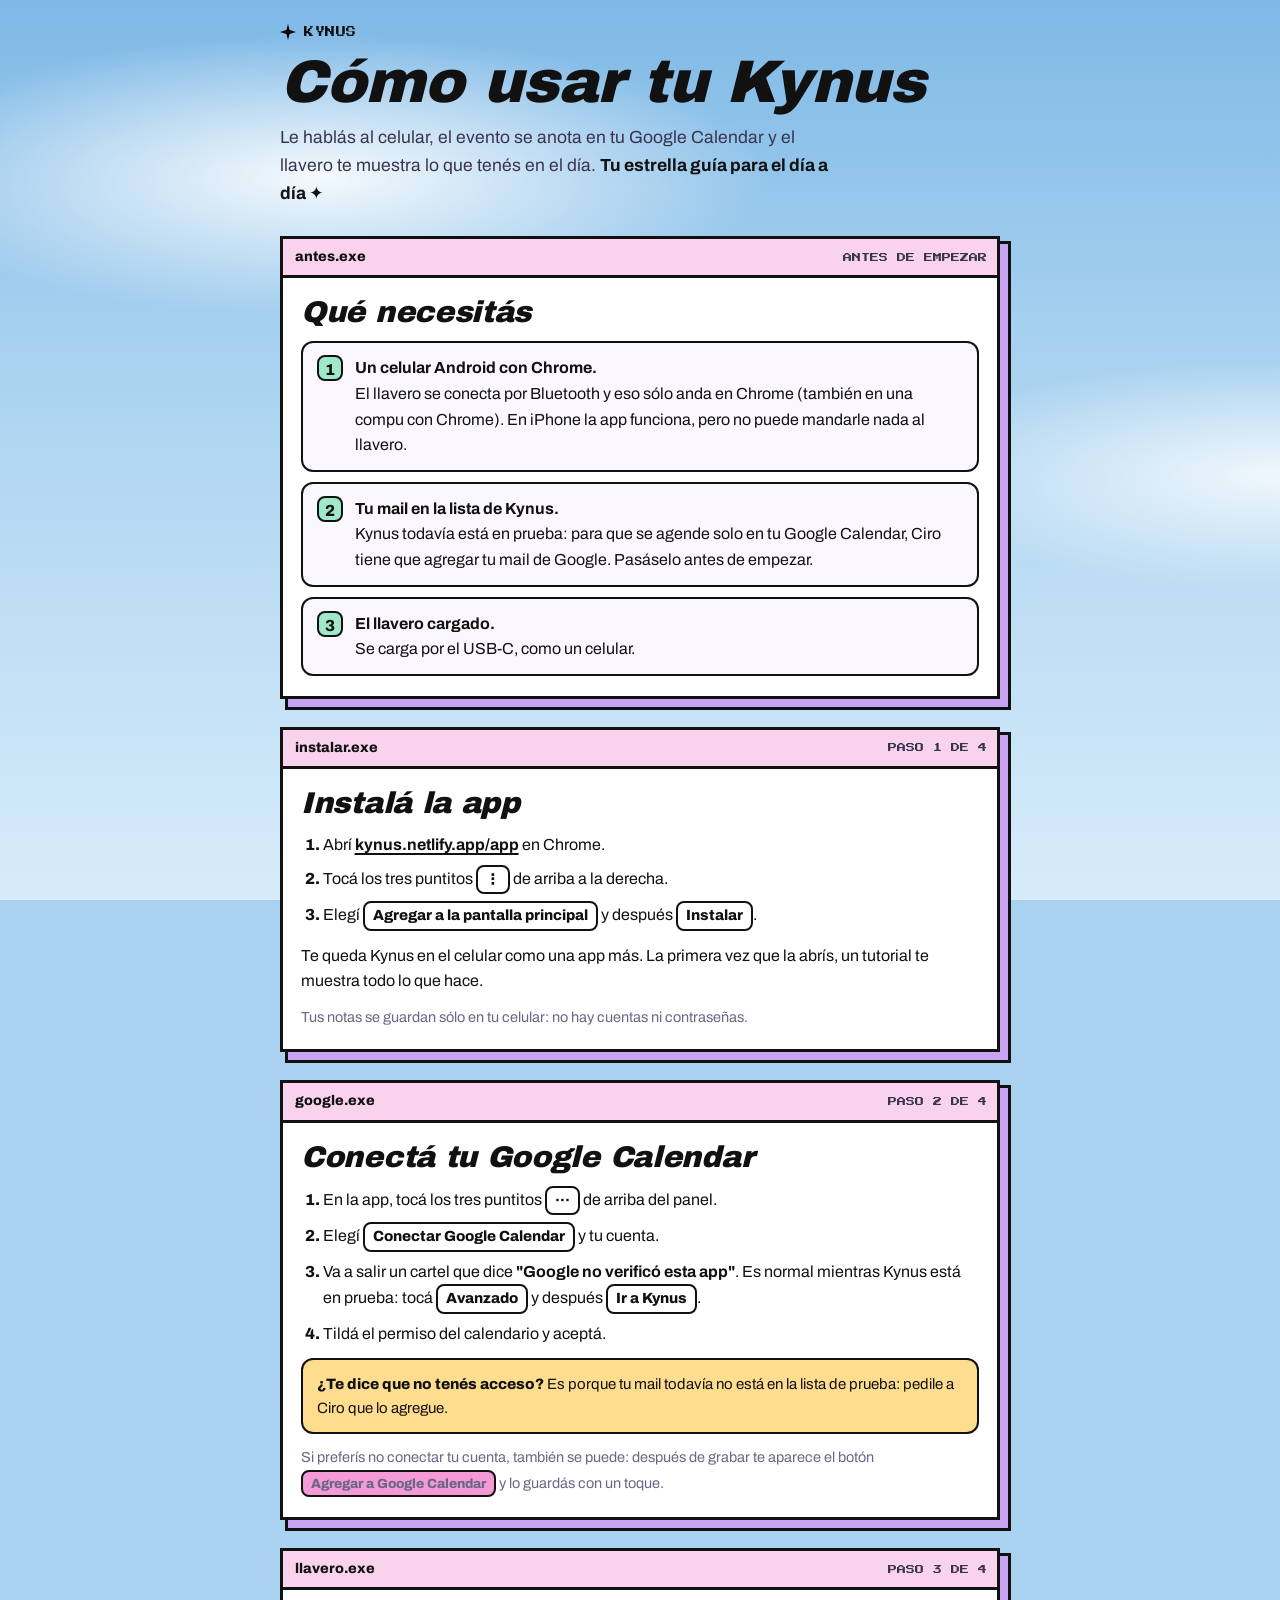
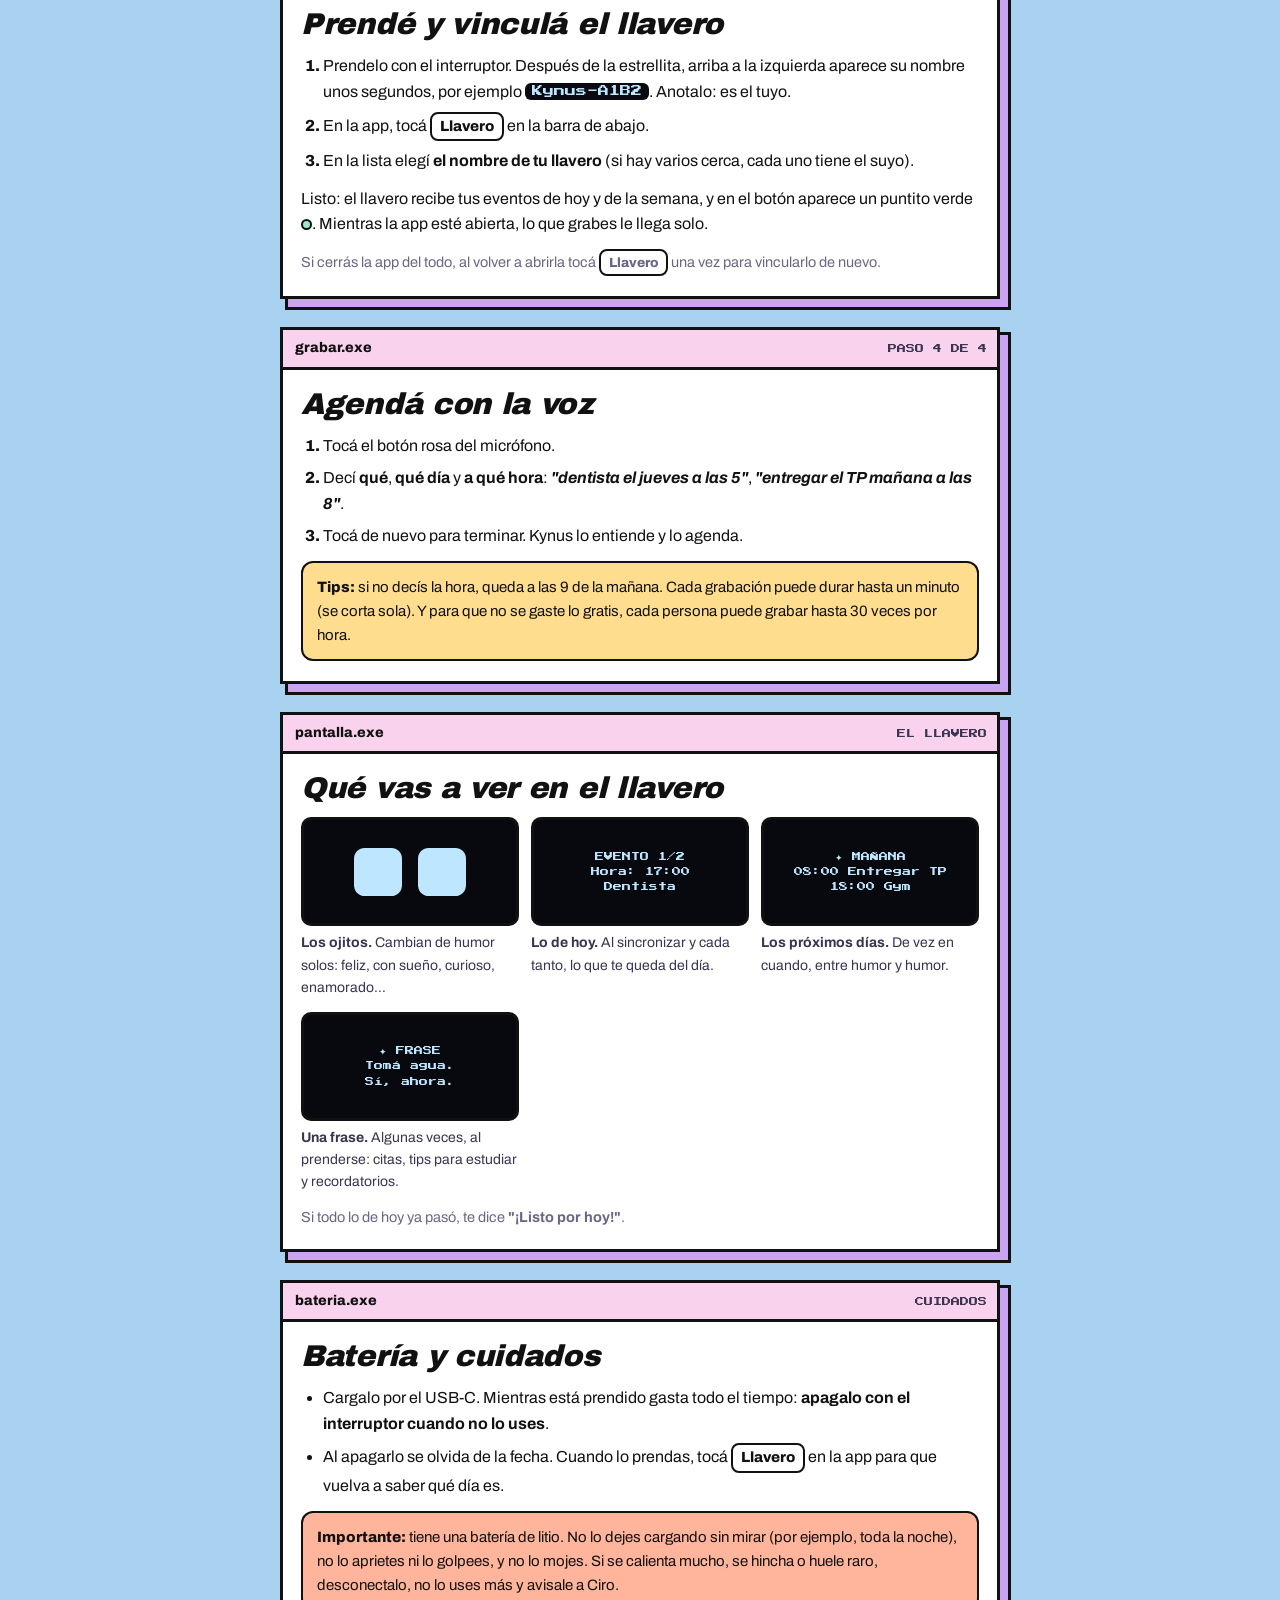
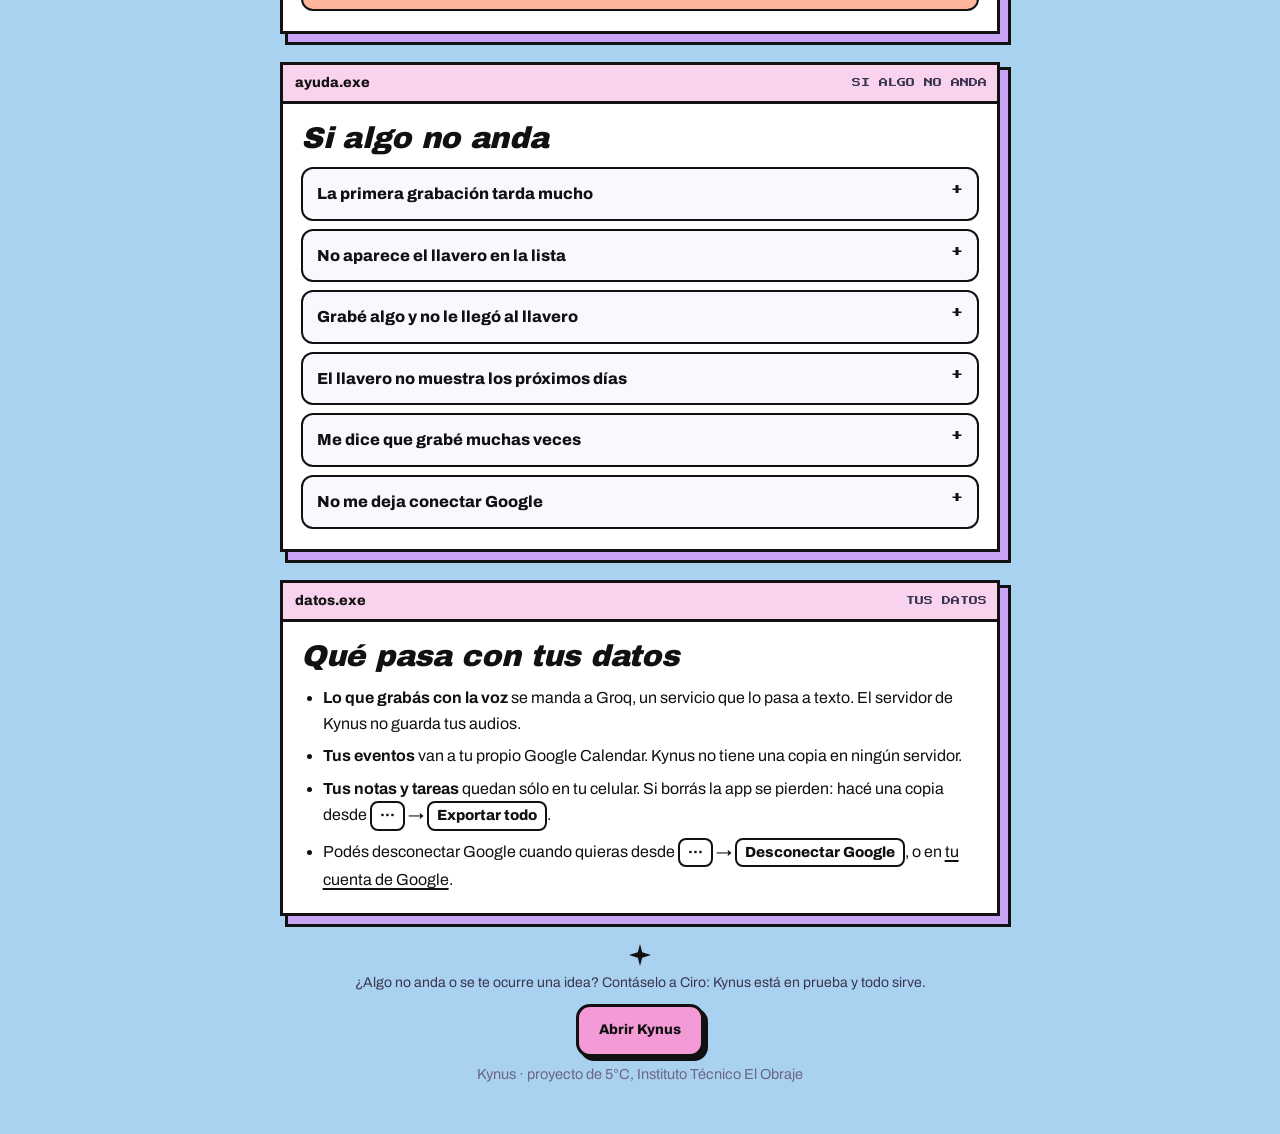
==== guia/index.html @ 99c5a2d1 "App v18 + llavero: listo para prestarlo Llavero: - Cada uno se llama "Kynus-XXXX" (con el final de s" ====
<!doctype html>
<html lang="es">
<head>
<meta charset="utf-8">
<meta name="viewport" content="width=device-width, initial-scale=1, viewport-fit=cover">
<title>Cómo usar Kynus</title>
<meta name="description" content="Guía para usar Kynus: instalar la app, conectar Google Calendar, vincular el llavero y agendar con la voz.">
<meta name="theme-color" content="#7FB9E6">
<link rel="icon" href="/iconos/favicon.svg?v=11" type="image/svg+xml">
<link rel="icon" href="/iconos/favicon-32.png?v=11" sizes="32x32" type="image/png">
<link rel="apple-touch-icon" href="/iconos/icono-180.png?v=11">
<link rel="preconnect" href="https://fonts.googleapis.com">
<link rel="preconnect" href="https://fonts.gstatic.com" crossorigin>
<link href="https://fonts.googleapis.com/css2?family=Archivo+Black&family=Archivo:wght@400;500;700;800&family=Press+Start+2P&display=swap" rel="stylesheet">
<style>
  /* Guía de Kynus: la estética del proyecto (cielo Y2K, ventanitas tipo Windows 98),
     pensada para leer en el celular. Un solo aspecto claro, a propósito. */
  :root{
    --tinta:#111111; --texto-2:#3A3450; --tenue:#6C6585;
    --papel:#FFFFFF; --papel-2:#FBF7FF;
    --rosa:#F49AD6; --rosa-claro:#F9D3EE; --lila:#C9A4F2; --menta:#9FE8C8; --manteca:#FFDD8F; --durazno:#FFB59C;
    --cielo-1:#7FB9E6; --cielo-2:#A9D2F0; --cielo-3:#D7ECFA;
    --borde:3px solid var(--tinta);
    --sombra-ventana:8px 8px 0 0 var(--lila), 8px 8px 0 3px var(--tinta);
    --fuente:"Archivo", system-ui, -apple-system, "Segoe UI", Roboto, sans-serif;
    --titulo:"Archivo Black", "Archivo", system-ui, sans-serif;
    --pixel:"Press Start 2P", ui-monospace, monospace;
    color-scheme:light;
  }
  *{ box-sizing:border-box; }
  html{ -webkit-text-size-adjust:100%; }
  body{
    margin:0; color:var(--tinta); font:16px/1.6 var(--fuente); -webkit-font-smoothing:antialiased;
    background:
      radial-gradient(closest-side, rgba(255,255,255,.9), rgba(255,255,255,0)) -10vw 4vh / 70vw 22vw no-repeat,
      radial-gradient(closest-side, rgba(255,255,255,.8), rgba(255,255,255,0)) 70vw 40vh / 60vw 18vw no-repeat,
      linear-gradient(180deg, var(--cielo-1) 0%, var(--cielo-2) 40%, var(--cielo-3) 100%) fixed;
    background-color:var(--cielo-2);
    padding:max(24px, env(safe-area-inset-top)) max(16px, env(safe-area-inset-right)) max(48px, env(safe-area-inset-bottom)) max(16px, env(safe-area-inset-left));
  }
  .hoja{ max-width:720px; margin:0 auto; display:flex; flex-direction:column; gap:28px; }
  a{ color:var(--tinta); text-underline-offset:3px; text-decoration-thickness:2px; }
  a:hover{ text-decoration-color:var(--rosa); }
  :focus-visible{ outline:3px solid var(--rosa); outline-offset:3px; }

  /* ---------- Cabecera ---------- */
  .marca{ display:flex; align-items:center; gap:8px; font:400 10px/1 var(--pixel); letter-spacing:.06em; }
  .marca svg{ width:16px; height:16px; }
  h1{ font:italic 400 clamp(36px, 10vw, 60px)/1 var(--titulo); letter-spacing:-.015em; margin:12px 0 12px; text-wrap:balance; }
  .bajada{ margin:0; font-size:17.5px; color:var(--texto-2); max-width:56ch; }
  .lema{ font-weight:700; color:var(--tinta); }

  /* ---------- Ventanitas ---------- */
  .ventana{ background:var(--papel); border:var(--borde); box-shadow:var(--sombra-ventana); }
  .barra{ display:flex; align-items:center; justify-content:space-between; gap:12px; padding:7px 10px 7px 12px; background:var(--rosa-claro); border-bottom:var(--borde); font-weight:800; font-size:14px; }
  .barra .paso{ font:400 9px/1 var(--pixel); color:var(--texto-2); white-space:nowrap; }
  .cuerpo{ padding:18px 18px 20px; display:flex; flex-direction:column; gap:12px; }
  h2{ font:italic 400 clamp(23px, 6vw, 30px)/1.1 var(--titulo); margin:0; letter-spacing:-.01em; text-wrap:balance; }
  h3{ font:800 16px/1.3 var(--fuente); margin:6px 0 0; }
  p{ margin:0; }
  ol, ul{ margin:0; padding-left:1.35em; display:flex; flex-direction:column; gap:7px; }
  li::marker{ font-weight:800; }
  .tenue{ color:var(--tenue); font-size:14.5px; }

  /* Lo que hay que tener antes de empezar */
  .necesitas{ list-style:none; padding:0; display:grid; gap:10px; }
  .necesitas li{ display:flex; gap:12px; align-items:flex-start; padding:12px 14px; background:var(--papel-2); border:2px solid var(--tinta); border-radius:12px; }
  .necesitas b{ display:block; }
  .marquita{ flex-shrink:0; width:26px; height:26px; display:grid; place-items:center; border:2px solid var(--tinta); border-radius:8px; background:var(--menta); font-weight:800; }

  /* Botones y textos de la app, como se ven en pantalla */
  .boton{ display:inline-block; padding:1px 8px; border:2px solid var(--tinta); border-radius:8px; background:var(--papel); font-weight:800; font-size:.92em; white-space:nowrap; }
  .boton.rosa{ background:var(--rosa); }
  .boton.verde{ background:var(--menta); }
  .punto{ display:inline-block; width:11px; height:11px; border-radius:50%; background:var(--menta); border:2px solid var(--tinta); vertical-align:-1px; }
  code, .nombre{ font:400 11px/1.6 var(--pixel); background:#0A0A10; color:#BFE6FF; padding:3px 7px; border-radius:6px; white-space:nowrap; }
  .ejemplo{ font-weight:700; font-style:italic; }

  /* Notas y avisos */
  .nota{ padding:12px 14px; border:2px solid var(--tinta); border-radius:12px; background:var(--manteca); font-size:15px; }
  .nota.cuidado{ background:var(--durazno); }
  .nota b{ font-weight:800; }

  /* Pantallita del llavero (como se ve el OLED) */
  .pantallas{ display:grid; grid-template-columns:repeat(auto-fill, minmax(min(100%, 200px), 1fr)); gap:12px; }
  .pantalla{ display:flex; flex-direction:column; gap:6px; }
  .oled{ aspect-ratio:2/1; max-width:100%; background:#07090F; border:3px solid var(--tinta); border-radius:10px; display:grid; place-items:center; padding:10px; color:#BFE6FF; font:400 9px/1.7 var(--pixel); text-align:center; overflow:hidden; }
  .oled .ojos{ display:flex; gap:12%; width:70%; justify-content:center; }
  .oled .ojos i{ width:36%; aspect-ratio:1; background:#BFE6FF; border-radius:22%; }
  .pantalla span{ font-size:14px; color:var(--texto-2); }

  /* Preguntas */
  details{ border:2px solid var(--tinta); border-radius:12px; background:var(--papel-2); }
  details + details{ margin-top:8px; }
  summary{ cursor:pointer; padding:12px 14px; font-weight:800; list-style:none; display:flex; justify-content:space-between; gap:12px; }
  summary::-webkit-details-marker{ display:none; }
  summary::after{ content:"+"; font:400 12px/1.6 var(--pixel); }
  details[open] summary::after{ content:"−"; }
  details > div{ padding:0 14px 14px; display:flex; flex-direction:column; gap:8px; }

  .pie{ text-align:center; color:var(--texto-2); font-size:14px; display:flex; flex-direction:column; gap:6px; align-items:center; }
  .pie .estrella{ width:22px; height:22px; }
  .ir-app{ display:inline-block; margin-top:4px; padding:12px 20px; background:var(--rosa); border:var(--borde); border-radius:14px; box-shadow:4px 4px 0 var(--tinta); font-weight:800; text-decoration:none; }
  .ir-app:active{ transform:translate(2px, 2px); box-shadow:2px 2px 0 var(--tinta); }
  @media (prefers-reduced-motion:reduce){ .ir-app:active{ transform:none; } }
</style>
</head>
<body>
<main class="hoja">

  <header>
    <div class="marca">
      <svg viewBox="0 0 10 10" aria-hidden="true"><path d="M5 0 6 3.8 10 5 6 6.2 5 10 4 6.2 0 5 4 3.8z"/></svg>
      KYNUS
    </div>
    <h1>Cómo usar tu Kynus</h1>
    <p class="bajada">Le hablás al celular, el evento se anota en tu Google Calendar y el llavero te muestra lo que tenés en el día. <span class="lema">Tu estrella guía para el día a día ✦</span></p>
  </header>

  <!-- Qué necesitás -->
  <section class="ventana" aria-labelledby="t-necesitas">
    <div class="barra"><span>antes.exe</span><span class="paso">ANTES DE EMPEZAR</span></div>
    <div class="cuerpo">
      <h2 id="t-necesitas">Qué necesitás</h2>
      <ul class="necesitas">
        <li><span class="marquita" aria-hidden="true">1</span><span><b>Un celular Android con Chrome.</b> El llavero se conecta por Bluetooth y eso sólo anda en Chrome (también en una compu con Chrome). En iPhone la app funciona, pero no puede mandarle nada al llavero.</span></li>
        <li><span class="marquita" aria-hidden="true">2</span><span><b>Tu mail en la lista de Kynus.</b> Kynus todavía está en prueba: para que se agende solo en tu Google Calendar, Ciro tiene que agregar tu mail de Google. Pasáselo antes de empezar.</span></li>
        <li><span class="marquita" aria-hidden="true">3</span><span><b>El llavero cargado.</b> Se carga por el USB-C, como un celular.</span></li>
      </ul>
    </div>
  </section>

  <!-- Paso 1 -->
  <section class="ventana" aria-labelledby="t-instalar">
    <div class="barra"><span>instalar.exe</span><span class="paso">PASO 1 DE 4</span></div>
    <div class="cuerpo">
      <h2 id="t-instalar">Instalá la app</h2>
      <ol>
        <li>Abrí <a href="/app"><b>kynus.netlify.app/app</b></a> en Chrome.</li>
        <li>Tocá los tres puntitos <span class="boton">⋮</span> de arriba a la derecha.</li>
        <li>Elegí <span class="boton">Agregar a la pantalla principal</span> y después <span class="boton">Instalar</span>.</li>
      </ol>
      <p>Te queda Kynus en el celular como una app más. La primera vez que la abrís, un tutorial te muestra todo lo que hace.</p>
      <p class="tenue">Tus notas se guardan sólo en tu celular: no hay cuentas ni contraseñas.</p>
    </div>
  </section>

  <!-- Paso 2 -->
  <section class="ventana" aria-labelledby="t-google">
    <div class="barra"><span>google.exe</span><span class="paso">PASO 2 DE 4</span></div>
    <div class="cuerpo">
      <h2 id="t-google">Conectá tu Google Calendar</h2>
      <ol>
        <li>En la app, tocá los tres puntitos <span class="boton">···</span> de arriba del panel.</li>
        <li>Elegí <span class="boton">Conectar Google Calendar</span> y tu cuenta.</li>
        <li>Va a salir un cartel que dice <b>"Google no verificó esta app"</b>. Es normal mientras Kynus está en prueba: tocá <span class="boton">Avanzado</span> y después <span class="boton">Ir a Kynus</span>.</li>
        <li>Tildá el permiso del calendario y aceptá.</li>
      </ol>
      <div class="nota"><b>¿Te dice que no tenés acceso?</b> Es porque tu mail todavía no está en la lista de prueba: pedile a Ciro que lo agregue.</div>
      <p class="tenue">Si preferís no conectar tu cuenta, también se puede: después de grabar te aparece el botón <span class="boton rosa">Agregar a Google Calendar</span> y lo guardás con un toque.</p>
    </div>
  </section>

  <!-- Paso 3 -->
  <section class="ventana" aria-labelledby="t-llavero">
    <div class="barra"><span>llavero.exe</span><span class="paso">PASO 3 DE 4</span></div>
    <div class="cuerpo">
      <h2 id="t-llavero">Prendé y vinculá el llavero</h2>
      <ol>
        <li>Prendelo con el interruptor. Después de la estrellita, arriba a la izquierda aparece su nombre unos segundos, por ejemplo <span class="nombre">Kynus-A1B2</span>. Anotalo: es el tuyo.</li>
        <li>En la app, tocá <span class="boton">Llavero</span> en la barra de abajo.</li>
        <li>En la lista elegí <b>el nombre de tu llavero</b> (si hay varios cerca, cada uno tiene el suyo).</li>
      </ol>
      <p>Listo: el llavero recibe tus eventos de hoy y de la semana, y en el botón aparece un puntito verde <span class="punto" aria-label="puntito verde"></span>. Mientras la app esté abierta, lo que grabes le llega solo.</p>
      <p class="tenue">Si cerrás la app del todo, al volver a abrirla tocá <span class="boton">Llavero</span> una vez para vincularlo de nuevo.</p>
    </div>
  </section>

  <!-- Paso 4 -->
  <section class="ventana" aria-labelledby="t-grabar">
    <div class="barra"><span>grabar.exe</span><span class="paso">PASO 4 DE 4</span></div>
    <div class="cuerpo">
      <h2 id="t-grabar">Agendá con la voz</h2>
      <ol>
        <li>Tocá el botón rosa del micrófono.</li>
        <li>Decí <b>qué</b>, <b>qué día</b> y <b>a qué hora</b>: <span class="ejemplo">"dentista el jueves a las 5"</span>, <span class="ejemplo">"entregar el TP mañana a las 8"</span>.</li>
        <li>Tocá de nuevo para terminar. Kynus lo entiende y lo agenda.</li>
      </ol>
      <div class="nota"><b>Tips:</b> si no decís la hora, queda a las 9 de la mañana. Cada grabación puede durar hasta un minuto (se corta sola). Y para que no se gaste lo gratis, cada persona puede grabar hasta 30 veces por hora.</div>
    </div>
  </section>

  <!-- Qué muestra el llavero -->
  <section class="ventana" aria-labelledby="t-pantalla">
    <div class="barra"><span>pantalla.exe</span><span class="paso">EL LLAVERO</span></div>
    <div class="cuerpo">
      <h2 id="t-pantalla">Qué vas a ver en el llavero</h2>
      <div class="pantallas">
        <div class="pantalla"><div class="oled" aria-hidden="true"><div class="ojos"><i></i><i></i></div></div><span><b>Los ojitos.</b> Cambian de humor solos: feliz, con sueño, curioso, enamorado…</span></div>
        <div class="pantalla"><div class="oled" aria-hidden="true">EVENTO 1/2<br>Hora: 17:00<br>Dentista</div><span><b>Lo de hoy.</b> Al sincronizar y cada tanto, lo que te queda del día.</span></div>
        <div class="pantalla"><div class="oled" aria-hidden="true">✦ MAÑANA<br>08:00 Entregar TP<br>18:00 Gym</div><span><b>Los próximos días.</b> De vez en cuando, entre humor y humor.</span></div>
        <div class="pantalla"><div class="oled" aria-hidden="true">✦ FRASE<br>Tomá agua.<br>Sí, ahora.</div><span><b>Una frase.</b> Algunas veces, al prenderse: citas, tips para estudiar y recordatorios.</span></div>
      </div>
      <p class="tenue">Si todo lo de hoy ya pasó, te dice <b>"¡Listo por hoy!"</b>.</p>
    </div>
  </section>

  <!-- Batería -->
  <section class="ventana" aria-labelledby="t-bateria">
    <div class="barra"><span>bateria.exe</span><span class="paso">CUIDADOS</span></div>
    <div class="cuerpo">
      <h2 id="t-bateria">Batería y cuidados</h2>
      <ul>
        <li>Cargalo por el USB-C. Mientras está prendido gasta todo el tiempo: <b>apagalo con el interruptor cuando no lo uses</b>.</li>
        <li>Al apagarlo se olvida de la fecha. Cuando lo prendas, tocá <span class="boton">Llavero</span> en la app para que vuelva a saber qué día es.</li>
      </ul>
      <div class="nota cuidado"><b>Importante:</b> tiene una batería de litio. No lo dejes cargando sin mirar (por ejemplo, toda la noche), no lo aprietes ni lo golpees, y no lo mojes. Si se calienta mucho, se hincha o huele raro, desconectalo, no lo uses más y avisale a Ciro.</div>
    </div>
  </section>

  <!-- Problemas -->
  <section class="ventana" aria-labelledby="t-problemas">
    <div class="barra"><span>ayuda.exe</span><span class="paso">SI ALGO NO ANDA</span></div>
    <div class="cuerpo">
      <h2 id="t-problemas">Si algo no anda</h2>
      <div>
        <details>
          <summary>La primera grabación tarda mucho</summary>
          <div><p>El servidor de Kynus es gratis y se "duerme" cuando nadie lo usa un rato. La primera vez puede tardar hasta un minuto en despertar: la app te avisa y lo vuelve a intentar sola. Después anda rápido.</p></div>
        </details>
        <details>
          <summary>No aparece el llavero en la lista</summary>
          <div><p>Fijate que esté prendido y cerca, y que el Bluetooth del celular esté activado. Si Chrome te pide permiso para buscar dispositivos cercanos (o la ubicación), aceptalo: Android lo necesita para encontrar el llavero.</p></div>
        </details>
        <details>
          <summary>Grabé algo y no le llegó al llavero</summary>
          <div><p>Mirá si el botón <span class="boton">Llavero</span> tiene el puntito verde <span class="punto" aria-label="puntito verde"></span>. Si no lo tiene (por ejemplo, porque cerraste la app), tocalo una vez. Si el llavero estaba lejos o apagado, se lo manda solo cuando vuelve a estar cerca y la app abierta.</p></div>
        </details>
        <details>
          <summary>El llavero no muestra los próximos días</summary>
          <div><p>Seguramente lo apagaste y se olvidó de la fecha. Tocá <span class="boton">Llavero</span> en la app y listo.</p></div>
        </details>
        <details>
          <summary>Me dice que grabé muchas veces</summary>
          <div><p>Para cuidar lo gratis, cada persona puede grabar hasta 30 veces por hora y 150 por día. Esperá un rato y seguí.</p></div>
        </details>
        <details>
          <summary>No me deja conectar Google</summary>
          <div><p>Tu mail tiene que estar en la lista de prueba de Kynus: pedíselo a Ciro. Mientras tanto podés usar el botón <span class="boton rosa">Agregar a Google Calendar</span>.</p></div>
        </details>
      </div>
    </div>
  </section>

  <!-- Datos -->
  <section class="ventana" aria-labelledby="t-datos">
    <div class="barra"><span>datos.exe</span><span class="paso">TUS DATOS</span></div>
    <div class="cuerpo">
      <h2 id="t-datos">Qué pasa con tus datos</h2>
      <ul>
        <li><b>Lo que grabás con la voz</b> se manda a Groq, un servicio que lo pasa a texto. El servidor de Kynus no guarda tus audios.</li>
        <li><b>Tus eventos</b> van a tu propio Google Calendar. Kynus no tiene una copia en ningún servidor.</li>
        <li><b>Tus notas y tareas</b> quedan sólo en tu celular. Si borrás la app se pierden: hacé una copia desde <span class="boton">···</span> → <span class="boton">Exportar todo</span>.</li>
        <li>Podés desconectar Google cuando quieras desde <span class="boton">···</span> → <span class="boton">Desconectar Google</span>, o en <a href="https://myaccount.google.com/connections" target="_blank" rel="noopener">tu cuenta de Google</a>.</li>
      </ul>
    </div>
  </section>

  <footer class="pie">
    <svg class="estrella" viewBox="0 0 10 10" aria-hidden="true"><path d="M5 0 6 3.8 10 5 6 6.2 5 10 4 6.2 0 5 4 3.8z" fill="#111"/></svg>
    <p>¿Algo no anda o se te ocurre una idea? Contáselo a Ciro: Kynus está en prueba y todo sirve.</p>
    <a class="ir-app" href="/app">Abrir Kynus</a>
    <p class="tenue">Kynus · proyecto de 5°C, Instituto Técnico El Obraje</p>
  </footer>
</main>
</body>
</html>
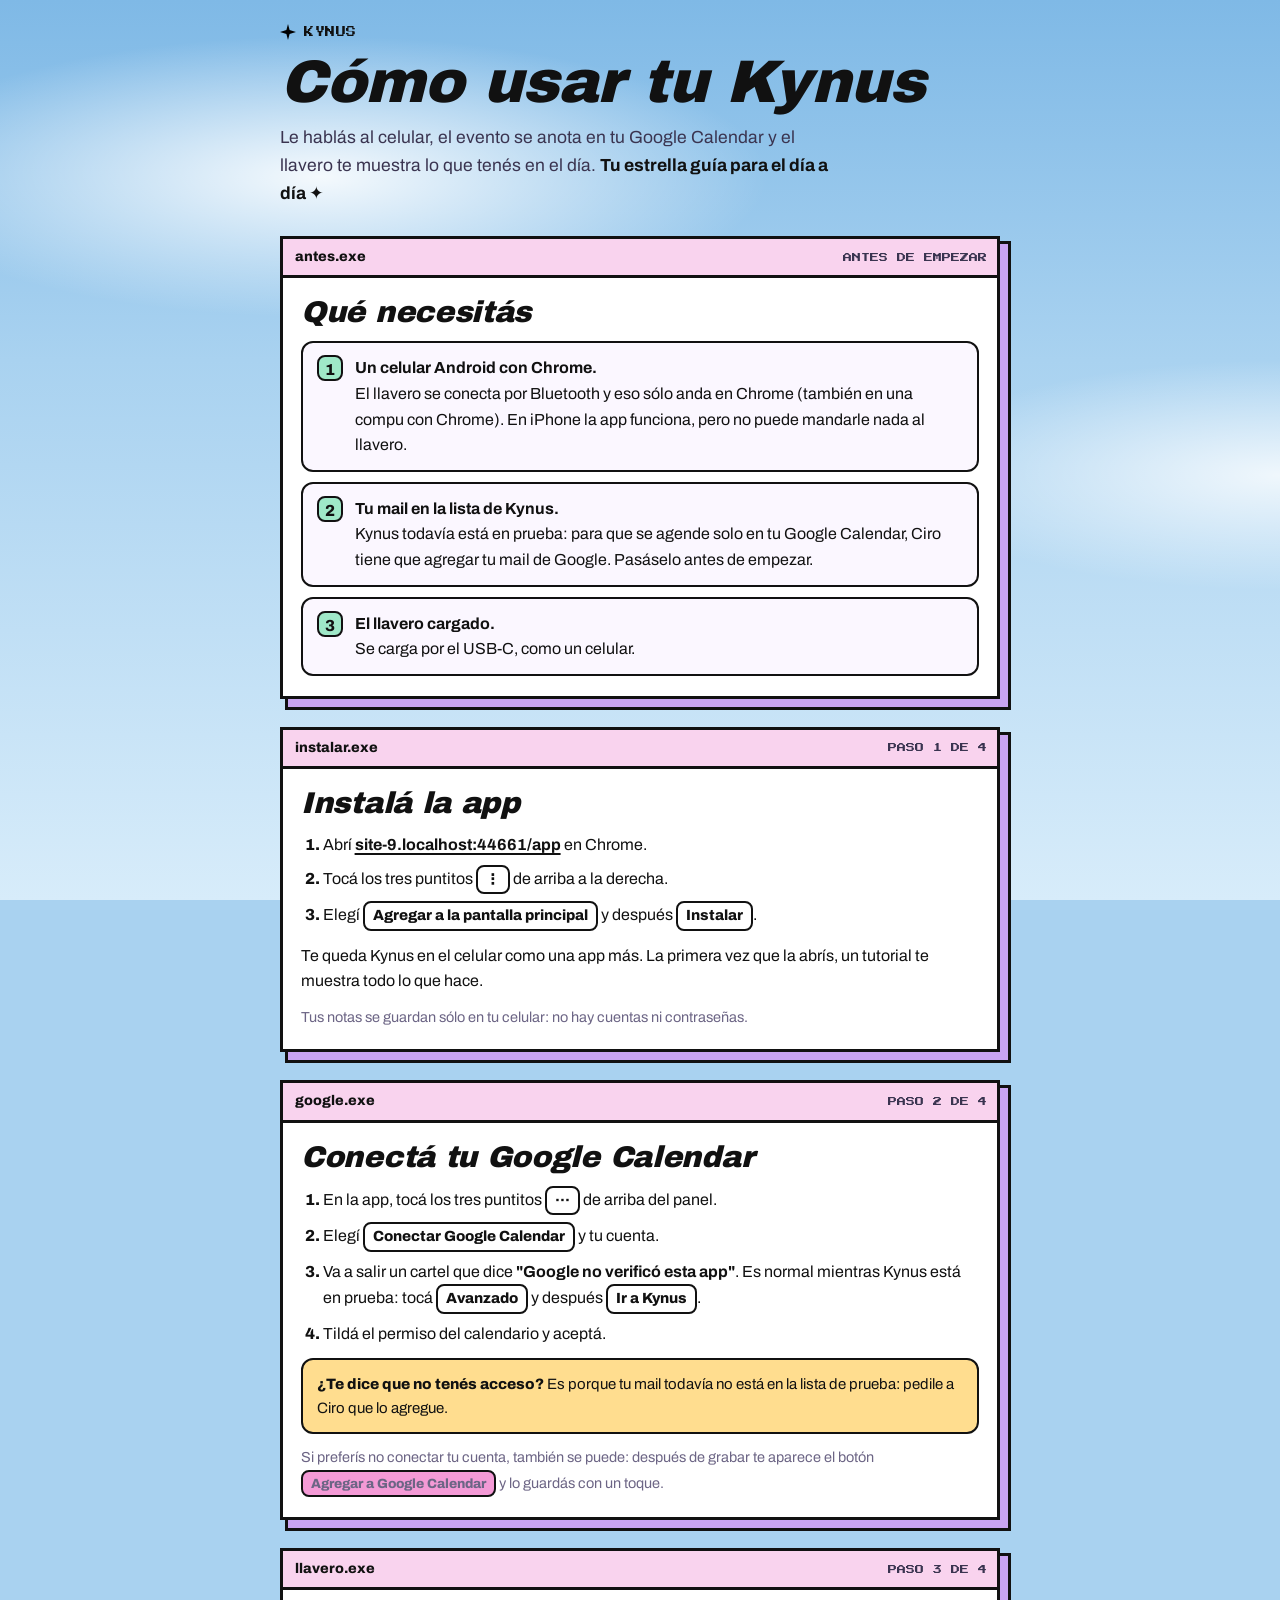
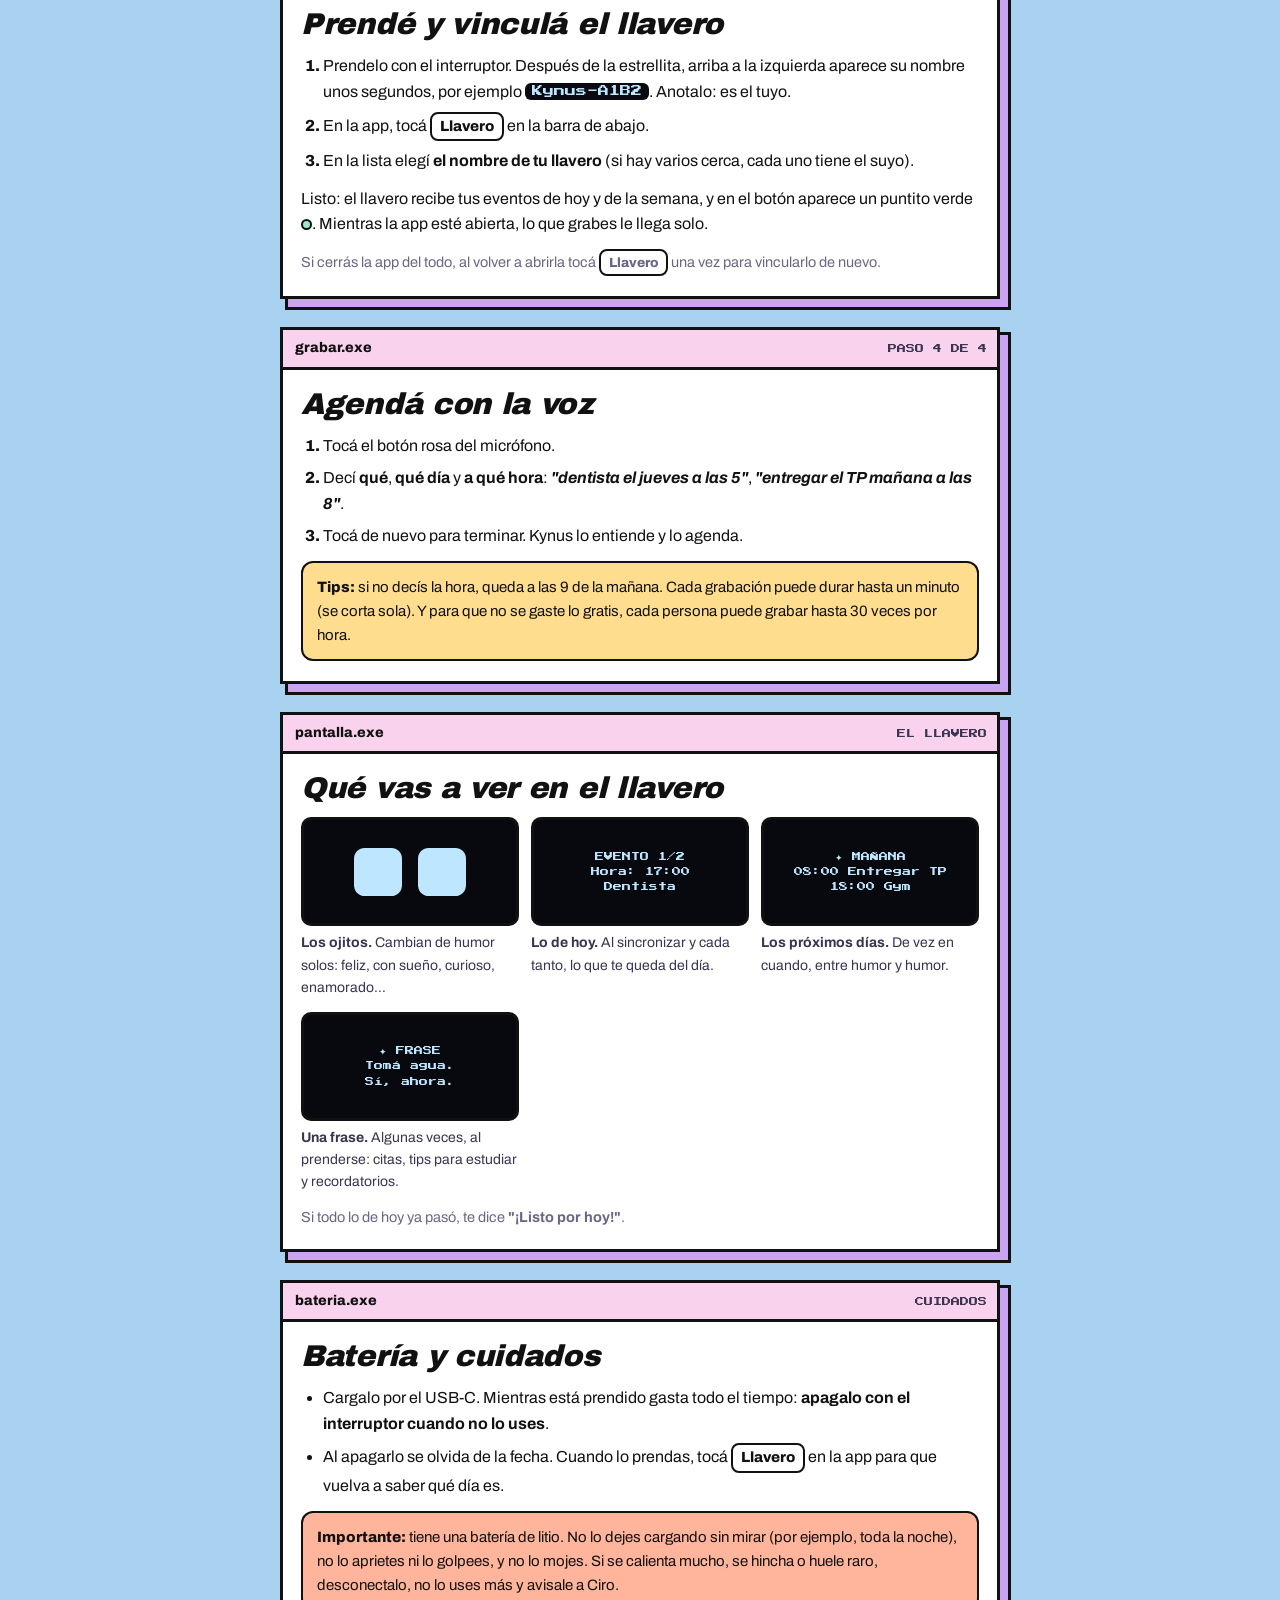
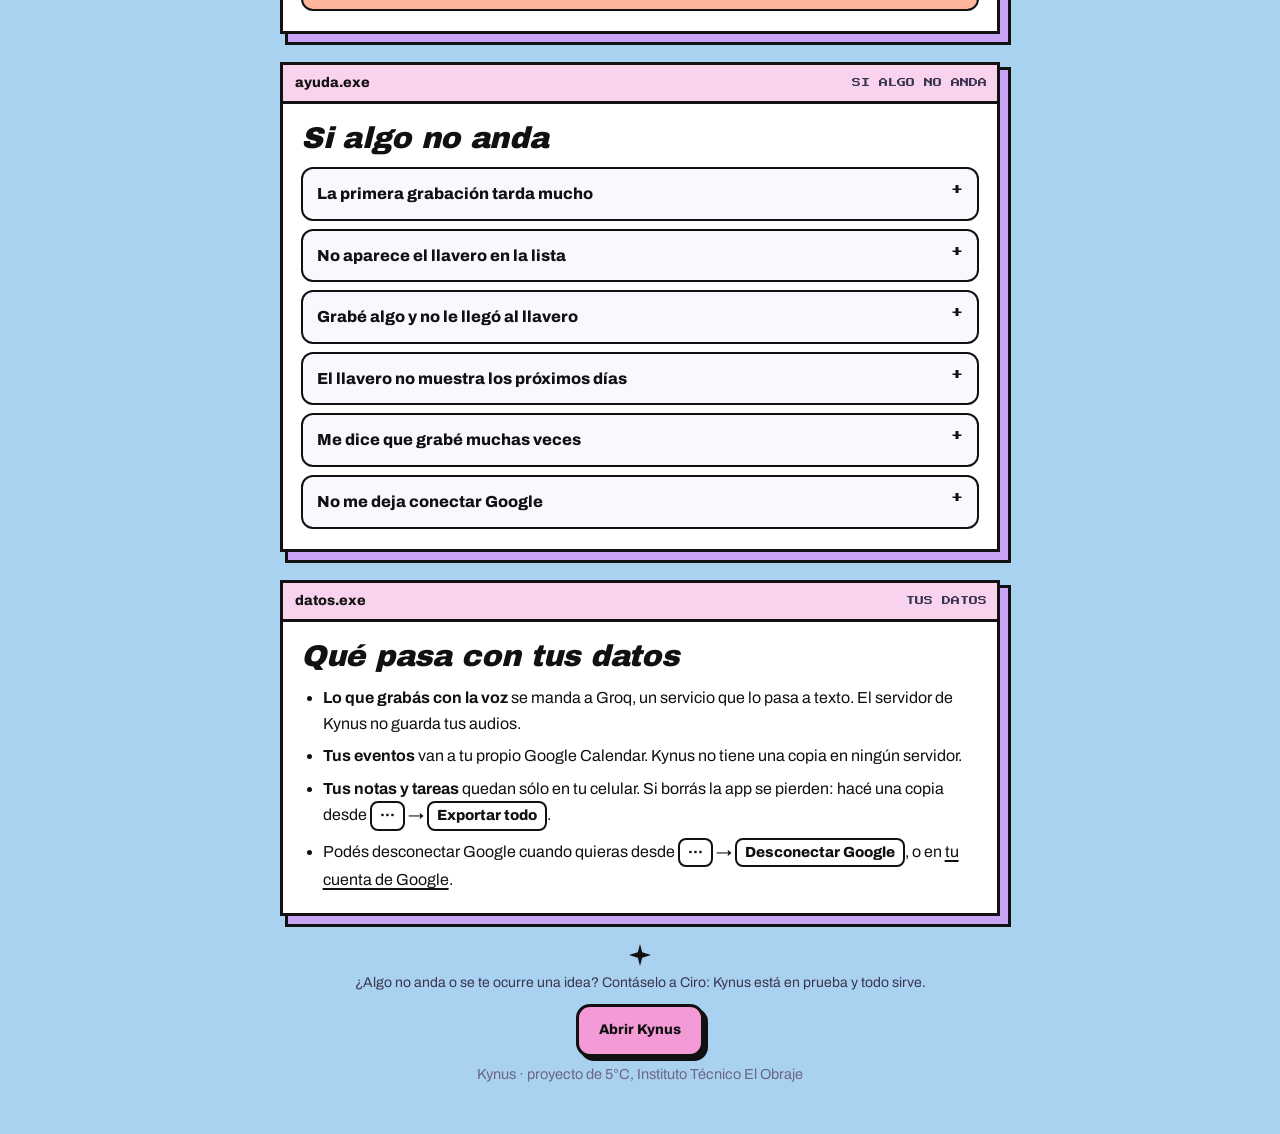
==== commit 481e0dd5: "App v20: mudanza a Cloudflare Pages - armar_sitio.sh arma dist/ (presentación en /, app en /app, guí" ====
--- a/guia/index.html
+++ b/guia/index.html
@@ -136,7 +136,7 @@
     <div class="cuerpo">
       <h2 id="t-instalar">Instalá la app</h2>
       <ol>
-        <li>Abrí <a href="/app"><b>kynus.netlify.app/app</b></a> en Chrome.</li>
+        <li>Abrí <a href="/app"><b id="dirApp">esta misma página, en /app</b></a> en Chrome.</li>
         <li>Tocá los tres puntitos <span class="boton">⋮</span> de arriba a la derecha.</li>
         <li>Elegí <span class="boton">Agregar a la pantalla principal</span> y después <span class="boton">Instalar</span>.</li>
       </ol>
@@ -273,5 +273,9 @@
     <p class="tenue">Kynus · proyecto de 5°C, Instituto Técnico El Obraje</p>
   </footer>
 </main>
+<script>
+  // Muestra la dirección real de la app (sirve igual si la página se muda de dominio)
+  document.getElementById("dirApp").textContent = location.host + "/app";
+</script>
 </body>
 </html>
